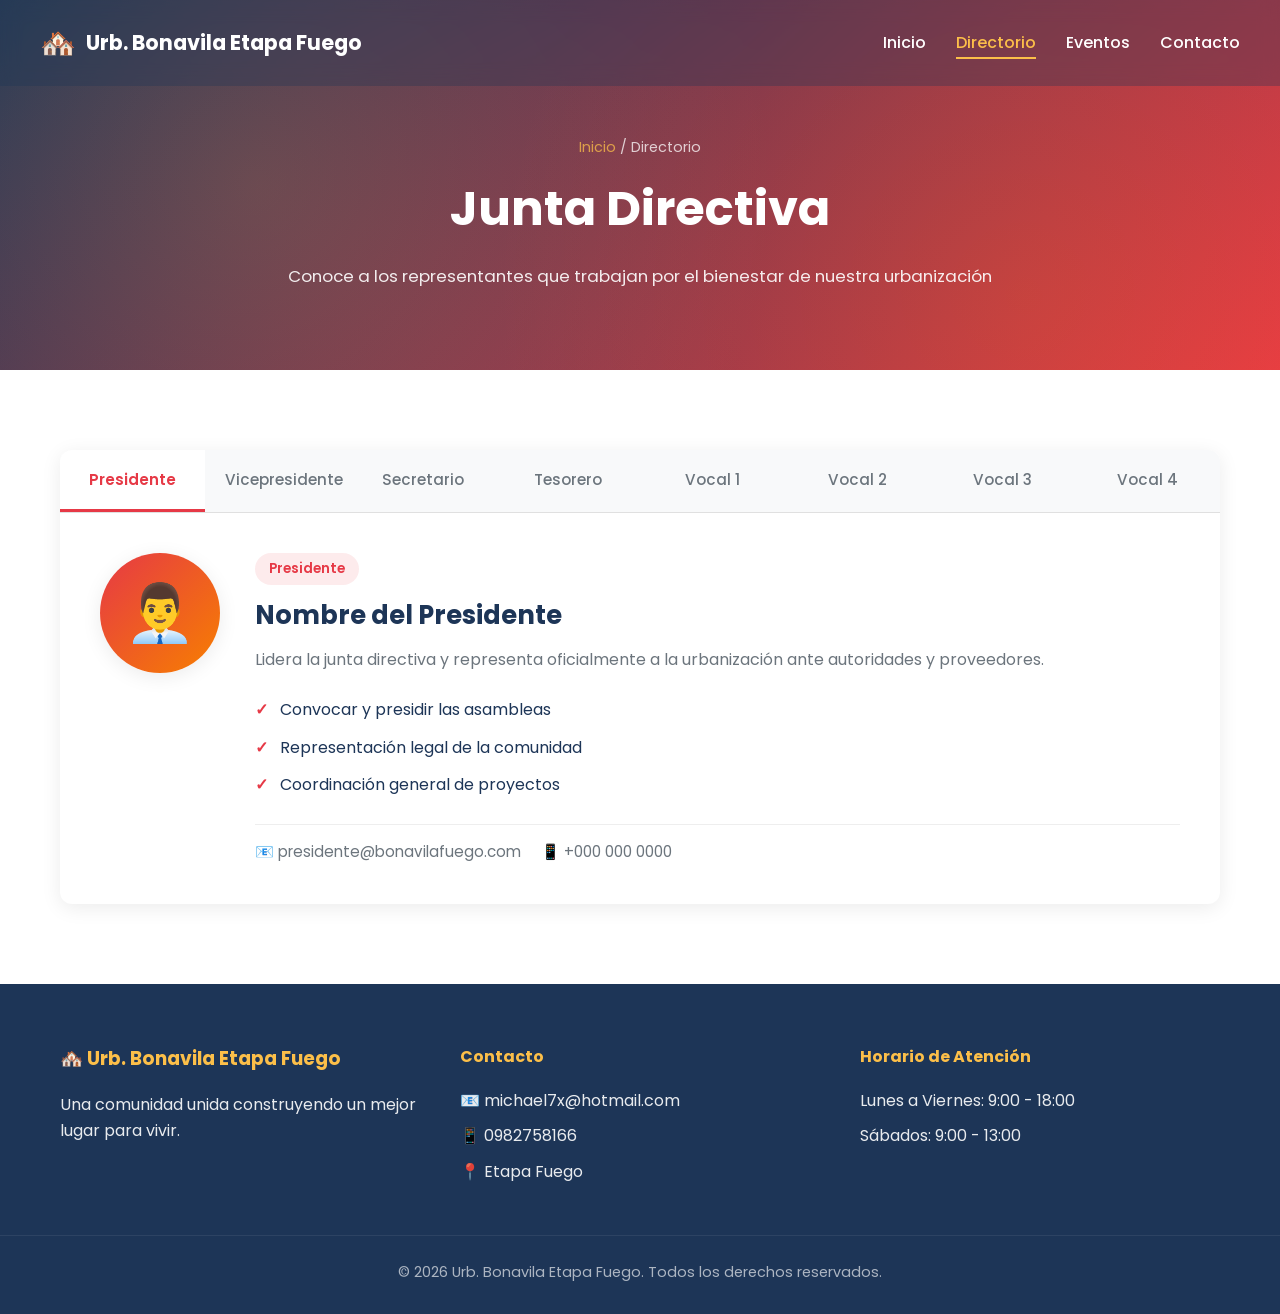
==== directorio.html @ 64ab481c "Add community portal pages, styles, and assets Introduce the initial site for Urb. Bonavila Etapa Fu" ====
<!DOCTYPE html>
<html lang="es">
<head>
    <meta charset="UTF-8">
    <meta name="viewport" content="width=device-width, initial-scale=1.0">
    <link rel="icon" href="system/icono.ico">
    <title>Directorio - Urb. Bonavila Etapa Fuego</title>
    <link rel="stylesheet" href="styles.css">
    <link href="https://fonts.googleapis.com/css2?family=Poppins:wght@300;400;500;600;700&display=swap" rel="stylesheet">
</head>
<body>
    <header class="page-header">
        <nav class="navbar">
            <div class="logo">
                <a href="index.html" style="text-decoration:none;color:inherit;display:flex;align-items:center;gap:10px;">
                    <span class="logo-icon">🏘️</span>
                    <span class="logo-text">Urb. Bonavila Etapa Fuego</span>
                </a>
            </div>
            <ul class="nav-links">
                <li><a href="index.html">Inicio</a></li>
                <li><a href="directorio.html" class="active">Directorio</a></li>
                <li><a href="eventos.html">Eventos</a></li>
                <li><a href="index.html#contacto">Contacto</a></li>
            </ul>
            <button class="menu-toggle" aria-label="Menú">☰</button>
        </nav>
        <div class="page-header-content">
            <span class="page-breadcrumb"><a href="index.html">Inicio</a> / Directorio</span>
            <h1>Junta Directiva</h1>
            <p>Conoce a los representantes que trabajan por el bienestar de nuestra urbanización</p>
        </div>
    </header>

    <main>
        <section class="section">
            <div class="container">
                <div class="tabs">
                    <div class="tab-buttons" role="tablist">
                        <button class="tab-btn active" data-tab="presidente" role="tab">Presidente</button>
                        <button class="tab-btn" data-tab="vicepresidente" role="tab">Vicepresidente</button>
                        <button class="tab-btn" data-tab="secretario" role="tab">Secretario</button>
                        <button class="tab-btn" data-tab="tesorero" role="tab">Tesorero</button>
                        <button class="tab-btn" data-tab="vocal1" role="tab">Vocal 1</button>
                        <button class="tab-btn" data-tab="vocal2" role="tab">Vocal 2</button>
                        <button class="tab-btn" data-tab="vocal3" role="tab">Vocal 3</button>
                        <button class="tab-btn" data-tab="vocal4" role="tab">Vocal 4</button>
                    </div>

                    <!-- PRESIDENTE -->
                    <div class="tab-content active" id="presidente" role="tabpanel">
                        <div class="profile-card">
                            <div class="avatar">👨‍💼</div>
                            <div class="profile-info">
                                <span class="role-badge">Presidente</span>
                                <h3>Nombre del Presidente</h3>
                                <p class="description">Lidera la junta directiva y representa oficialmente a la urbanización ante autoridades y proveedores.</p>
                                <ul class="responsibilities">
                                    <li>Convocar y presidir las asambleas</li>
                                    <li>Representación legal de la comunidad</li>
                                    <li>Coordinación general de proyectos</li>
                                </ul>
                                <div class="contact-row">
                                    <span>📧 presidente@bonavilafuego.com</span>
                                    <span>📱 +000 000 0000</span>
                                </div>
                            </div>
                        </div>
                    </div>

                    <!-- VICEPRESIDENTE -->
                    <div class="tab-content" id="vicepresidente" role="tabpanel">
                        <div class="profile-card">
                            <div class="avatar">👩‍💼</div>
                            <div class="profile-info">
                                <span class="role-badge">Vicepresidente</span>
                                <h3>Nombre del Vicepresidente</h3>
                                <p class="description">Apoya y reemplaza al presidente en sus funciones cuando es necesario.</p>
                                <ul class="responsibilities">
                                    <li>Suplir al presidente en ausencias</li>
                                    <li>Coordinar comisiones de trabajo</li>
                                    <li>Seguimiento de acuerdos</li>
                                </ul>
                                <div class="contact-row">
                                    <span>📧 vicepresidente@bonavilafuego.com</span>
                                    <span>📱 +000 000 0000</span>
                                </div>
                            </div>
                        </div>
                    </div>

                    <!-- SECRETARIO -->
                    <div class="tab-content" id="secretario" role="tabpanel">
                        <div class="profile-card">
                            <div class="avatar avatar--photo">
                                <img src="directorio/secretario.jpg" alt="Foto de Michael Rodríguez - Secretario">
                            </div>
                            <div class="profile-info">
                                <span class="role-badge">Secretario</span>
                                <h3>Michael Rodríguez</h3>
                                <p class="description">Encargado de la documentación oficial y comunicaciones de la urbanización.</p>
                                <ul class="responsibilities">
                                    <li>Levantar actas de reuniones</li>
                                    <li>Manejo de correspondencia</li>
                                    <li>Archivo de documentos</li>
                                </ul>
                                <div class="contact-row">
                                    <span>📧 michael7x@hotmail.com</span>
                                    <span>📱 0982758166</span>
                                </div>
                            </div>
                        </div>
                    </div>

                    <!-- TESORERO -->
                    <div class="tab-content" id="tesorero" role="tabpanel">
                        <div class="profile-card">
                            <div class="avatar">💰</div>
                            <div class="profile-info">
                                <span class="role-badge">Tesorero</span>
                                <h3>Nombre del Tesorero</h3>
                                <p class="description">Administra los recursos económicos de la urbanización con transparencia.</p>
                                <ul class="responsibilities">
                                    <li>Manejo de cuentas y presupuesto</li>
                                    <li>Cobro de cuotas mensuales</li>
                                    <li>Reportes financieros</li>
                                </ul>
                                <div class="contact-row">
                                    <span>📧 tesorero@bonavilafuego.com</span>
                                    <span>📱 +000 000 0000</span>
                                </div>
                            </div>
                        </div>
                    </div>

                    <!-- VOCAL 1 -->
                    <div class="tab-content" id="vocal1" role="tabpanel">
                        <div class="profile-card">
                            <div class="avatar">🛡️</div>
                            <div class="profile-info">
                                <span class="role-badge">Vocal 1</span>
                                <h3>Nombre del Vocal 1</h3>
                                <p class="vocal-support">Miembro de apoyo a la junta directiva</p>
                            </div>
                        </div>
                    </div>

                    <!-- VOCAL 2 -->
                    <div class="tab-content" id="vocal2" role="tabpanel">
                        <div class="profile-card">
                            <div class="avatar">🌳</div>
                            <div class="profile-info">
                                <span class="role-badge">Vocal 2</span>
                                <h3>Nombre del Vocal 2</h3>
                                <p class="vocal-support">Miembro de apoyo a la junta directiva</p>
                            </div>
                        </div>
                    </div>

                    <!-- VOCAL 3 -->
                    <div class="tab-content" id="vocal3" role="tabpanel">
                        <div class="profile-card">
                            <div class="avatar">🎉</div>
                            <div class="profile-info">
                                <span class="role-badge">Vocal 3</span>
                                <h3>Nombre del Vocal 3</h3>
                                <p class="vocal-support">Miembro de apoyo a la junta directiva</p>
                            </div>
                        </div>
                    </div>

                    <!-- VOCAL 4 -->
                    <div class="tab-content" id="vocal4" role="tabpanel">
                        <div class="profile-card">
                            <div class="avatar">🤝</div>
                            <div class="profile-info">
                                <span class="role-badge">Vocal 4</span>
                                <h3>Nombre del Vocal 4</h3>
                                <p class="vocal-support">Miembro de apoyo a la junta directiva</p>
                            </div>
                        </div>
                    </div>
                </div>
            </div>
        </section>
    </main>

    <footer id="contacto">
        <div class="container footer-grid">
            <div>
                <h3>🏘️ Urb. Bonavila Etapa Fuego</h3>
                <p>Una comunidad unida construyendo un mejor lugar para vivir.</p>
            </div>
            <div>
                <h4>Contacto</h4>
                <p>📧 michael7x@hotmail.com</p>
                <p>📱 0982758166</p>
                <p>📍 Etapa Fuego</p>
            </div>
            <div>
                <h4>Horario de Atención</h4>
                <p>Lunes a Viernes: 9:00 - 18:00</p>
                <p>Sábados: 9:00 - 13:00</p>
            </div>
        </div>
        <div class="footer-bottom">
            <p>&copy; 2026 Urb. Bonavila Etapa Fuego. Todos los derechos reservados.</p>
        </div>
    </footer>

    <script src="script.js"></script>
</body>
</html>
---- styles.css ----
/* ===== RESET & BASE ===== */
* {
    margin: 0;
    padding: 0;
    box-sizing: border-box;
}

:root {
    --primary: #e63946;
    --primary-dark: #c1121f;
    --secondary: #f77f00;
    --accent: #fcbf49;
    --dark: #1d3557;
    --light: #f1faee;
    --gray: #6c757d;
    --light-gray: #f8f9fa;
    --white: #ffffff;
    --shadow: 0 4px 20px rgba(0, 0, 0, 0.08);
    --shadow-hover: 0 8px 30px rgba(0, 0, 0, 0.15);
    --transition: all 0.3s ease;
    --radius: 12px;
}

html { scroll-behavior: smooth; }

body {
    font-family: 'Poppins', -apple-system, BlinkMacSystemFont, sans-serif;
    line-height: 1.6;
    color: var(--dark);
    background: var(--white);
}

.container {
    max-width: 1200px;
    margin: 0 auto;
    padding: 0 20px;
}

/* ===== NAVBAR ===== */
.hero {
    background: linear-gradient(135deg, var(--dark) 0%, var(--primary) 100%);
    color: var(--white);
    min-height: 100vh;
    display: flex;
    flex-direction: column;
    position: relative;
    overflow: hidden;
}

.hero::before {
    content: '';
    position: absolute;
    inset: 0;
    background: radial-gradient(circle at 20% 50%, rgba(252, 191, 73, 0.15) 0%, transparent 50%),
                radial-gradient(circle at 80% 80%, rgba(247, 127, 0, 0.15) 0%, transparent 50%);
}

.navbar {
    display: flex;
    justify-content: space-between;
    align-items: center;
    padding: 20px 40px;
    position: relative;
    z-index: 10;
    backdrop-filter: blur(10px);
    background: rgba(29, 53, 87, 0.3);
}

.logo {
    display: flex;
    align-items: center;
    gap: 10px;
    font-weight: 700;
    font-size: 1.3rem;
}

.logo-icon { font-size: 1.8rem; }

.nav-links {
    display: flex;
    gap: 30px;
    list-style: none;
}

.nav-links a {
    color: var(--white);
    text-decoration: none;
    font-weight: 500;
    transition: var(--transition);
    position: relative;
}

.nav-links a::after {
    content: '';
    position: absolute;
    bottom: -5px;
    left: 0;
    width: 0;
    height: 2px;
    background: var(--accent);
    transition: width 0.3s ease;
}

.nav-links a:hover::after { width: 100%; }

.menu-toggle {
    display: none;
    background: none;
    border: none;
    color: var(--white);
    font-size: 1.8rem;
    cursor: pointer;
}

/* ===== HERO CONTENT ===== */
.hero-content {
    flex: 1;
    display: flex;
    flex-direction: column;
    justify-content: center;
    align-items: center;
    text-align: center;
    padding: 60px 20px;
    position: relative;
    z-index: 5;
    max-width: 800px;
    margin: 0 auto;
}

.hero-content h1 {
    font-size: clamp(2rem, 5vw, 3.8rem);
    font-weight: 700;
    margin-bottom: 20px;
    line-height: 1.2;
}

.hero-content p {
    font-size: 1.15rem;
    margin-bottom: 35px;
    opacity: 0.95;
    max-width: 600px;
}

.btn-primary {
    display: inline-block;
    background: var(--accent);
    color: var(--dark);
    padding: 14px 35px;
    border-radius: 50px;
    text-decoration: none;
    font-weight: 600;
    transition: var(--transition);
    box-shadow: 0 4px 15px rgba(252, 191, 73, 0.4);
}

.btn-primary:hover {
    transform: translateY(-3px);
    box-shadow: 0 8px 25px rgba(252, 191, 73, 0.6);
    background: var(--secondary);
    color: var(--white);
}

/* ===== SECTIONS ===== */
.section {
    padding: 80px 0;
}

.section-alt {
    background: var(--light-gray);
}

.section-header {
    text-align: center;
    margin-bottom: 50px;
}

.section-header h2 {
    font-size: clamp(1.8rem, 4vw, 2.5rem);
    color: var(--dark);
    margin-bottom: 15px;
    font-weight: 700;
}

.section-header p {
    color: var(--gray);
    font-size: 1.1rem;
    max-width: 600px;
    margin: 0 auto;
}

.event-date-badge {
    display: inline-block;
    margin-top: 20px;
    background: linear-gradient(135deg, var(--primary), var(--secondary));
    color: var(--white);
    padding: 10px 25px;
    border-radius: 50px;
    font-weight: 600;
    box-shadow: var(--shadow);
}

/* ===== TABS ===== */
.tabs {
    background: var(--white);
    border-radius: var(--radius);
    box-shadow: var(--shadow);
    overflow: hidden;
}

.tab-buttons {
    display: flex;
    flex-wrap: wrap;
    background: var(--light-gray);
    border-bottom: 1px solid #e0e0e0;
}

.tab-btn {
    flex: 1;
    min-width: 130px;
    padding: 18px 20px;
    background: transparent;
    border: none;
    cursor: pointer;
    font-family: inherit;
    font-size: 0.95rem;
    font-weight: 500;
    color: var(--gray);
    transition: var(--transition);
    border-bottom: 3px solid transparent;
    white-space: nowrap;
}

.tab-btn:hover {
    color: var(--primary);
    background: rgba(230, 57, 70, 0.05);
}

.tab-btn.active {
    color: var(--primary);
    background: var(--white);
    border-bottom-color: var(--primary);
    font-weight: 600;
}

.tab-content {
    display: none;
    padding: 40px;
    animation: fadeIn 0.4s ease;
}

.tab-content.active { display: block; }

@keyframes fadeIn {
    from { opacity: 0; transform: translateY(10px); }
    to { opacity: 1; transform: translateY(0); }
}

/* ===== PROFILE CARD ===== */
.profile-card {
    display: flex;
    gap: 35px;
    align-items: flex-start;
}

.avatar {
    width: 120px;
    height: 120px;
    background: linear-gradient(135deg, var(--primary), var(--secondary));
    border-radius: 50%;
    display: flex;
    align-items: center;
    justify-content: center;
    font-size: 3.5rem;
    flex-shrink: 0;
    box-shadow: var(--shadow);
}

.profile-info { flex: 1; }

.role-badge {
    display: inline-block;
    background: rgba(230, 57, 70, 0.1);
    color: var(--primary);
    padding: 5px 14px;
    border-radius: 20px;
    font-size: 0.85rem;
    font-weight: 600;
    margin-bottom: 10px;
}

.avatar--photo {
    background: none;
    box-shadow: var(--shadow);
    overflow: hidden;
}

.avatar--photo img {
    width: 100%;
    height: 100%;
    object-fit: cover;
    display: block;
}

.profile-info h3 {
    font-size: 1.6rem;
    color: var(--dark);
    margin-bottom: 12px;
}

.description {
    color: var(--gray);
    margin-bottom: 18px;
}

.responsibilities {
    list-style: none;
    margin-bottom: 20px;
}

.responsibilities li {
    padding: 6px 0 6px 25px;
    position: relative;
    color: var(--dark);
}

.responsibilities li::before {
    content: '✓';
    position: absolute;
    left: 0;
    color: var(--primary);
    font-weight: 700;
}

.vocal-support {
    color: var(--gray);
    font-style: italic;
    font-size: 0.95rem;
    margin-bottom: 18px;
}

.contact-row {
    display: flex;
    flex-wrap: wrap;
    gap: 20px;
    padding-top: 15px;
    border-top: 1px solid #eee;
    color: var(--gray);
    font-size: 0.95rem;
}

/* ===== EVENTS TIMELINE ===== */
.events-timeline {
    display: grid;
    grid-template-columns: repeat(auto-fill, minmax(320px, 1fr));
    gap: 25px;
    margin-bottom: 40px;
}

.event-card {
    background: var(--white);
    border-radius: var(--radius);
    overflow: hidden;
    box-shadow: var(--shadow);
    transition: var(--transition);
    display: flex;
    flex-direction: column;
}

.event-card:hover {
    transform: translateY(-5px);
    box-shadow: var(--shadow-hover);
}

.event-time {
    background: linear-gradient(135deg, var(--primary), var(--secondary));
    color: var(--white);
    padding: 12px 20px;
    font-weight: 600;
    font-size: 1.05rem;
}

.event-body {
    padding: 25px;
    flex: 1;
    display: flex;
    flex-direction: column;
}

.event-icon {
    font-size: 2.5rem;
    margin-bottom: 12px;
}

.event-body h3 {
    color: var(--dark);
    margin-bottom: 10px;
    font-size: 1.2rem;
}

.event-body p {
    color: var(--gray);
    margin-bottom: 15px;
    flex: 1;
}

.event-location {
    color: var(--primary);
    font-size: 0.9rem;
    font-weight: 500;
}

/* ===== INFO BOX ===== */
.event-info-box {
    background: var(--white);
    border-radius: var(--radius);
    padding: 35px;
    box-shadow: var(--shadow);
    border-left: 5px solid var(--accent);
}

.event-info-box h3 {
    color: var(--dark);
    margin-bottom: 20px;
    font-size: 1.4rem;
}

.event-info-box ul {
    list-style: none;
}

.event-info-box li {
    padding: 10px 0;
    border-bottom: 1px dashed #eee;
    color: var(--dark);
}

.event-info-box li:last-child { border-bottom: none; }

.event-info-box strong { color: var(--primary); }

/* ===== FOOTER ===== */
footer {
    background: var(--dark);
    color: var(--white);
    padding: 60px 0 20px;
}

.footer-grid {
    display: grid;
    grid-template-columns: repeat(auto-fit, minmax(250px, 1fr));
    gap: 40px;
    margin-bottom: 40px;
}

footer h3, footer h4 {
    margin-bottom: 18px;
    color: var(--accent);
}

footer p {
    margin-bottom: 10px;
    opacity: 0.9;
}

.footer-bottom {
    text-align: center;
    padding-top: 25px;
    border-top: 1px solid rgba(255, 255, 255, 0.1);
    opacity: 0.7;
    font-size: 0.9rem;
}

/* ===== PAGE HEADER (inner pages) ===== */
.page-header {
    background: linear-gradient(135deg, var(--dark) 0%, var(--primary) 100%);
    color: var(--white);
    position: relative;
    overflow: hidden;
}

.page-header::before {
    content: '';
    position: absolute;
    inset: 0;
    background: radial-gradient(circle at 20% 50%, rgba(252, 191, 73, 0.15) 0%, transparent 50%),
                radial-gradient(circle at 80% 80%, rgba(247, 127, 0, 0.15) 0%, transparent 50%);
}

.page-header--events {
    background: linear-gradient(135deg, #1a0a2e 0%, #e63946 60%, #f77f00 100%);
}

.page-header-content {
    position: relative;
    z-index: 5;
    text-align: center;
    padding: 50px 20px 60px;
    max-width: 800px;
    margin: 0 auto;
}

.page-header-content h1 {
    font-size: clamp(1.8rem, 4vw, 3rem);
    font-weight: 700;
    margin-bottom: 15px;
}

.page-header-content p {
    font-size: 1.05rem;
    opacity: 0.9;
    margin-bottom: 20px;
}

.page-breadcrumb {
    display: block;
    font-size: 0.9rem;
    opacity: 0.75;
    margin-bottom: 12px;
}

.page-breadcrumb a {
    color: var(--accent);
    text-decoration: none;
}

/* ===== ACTIVE NAV LINK ===== */
.nav-links a.active {
    color: var(--accent);
}

.nav-links a.active::after { width: 100%; background: var(--accent); }

/* ===== HIGHLIGHTS GRID ===== */
.highlights-grid {
    display: grid;
    grid-template-columns: repeat(auto-fit, minmax(280px, 1fr));
    gap: 25px;
}

.highlight-card {
    display: block;
    background: var(--white);
    border-radius: var(--radius);
    padding: 35px 30px;
    text-decoration: none;
    color: var(--dark);
    box-shadow: var(--shadow);
    border-top: 4px solid var(--primary);
    transition: var(--transition);
    text-align: center;
}

.highlight-card:hover {
    transform: translateY(-6px);
    box-shadow: var(--shadow-hover);
    border-top-color: var(--secondary);
}

.highlight-icon {
    font-size: 3rem;
    margin-bottom: 18px;
}

.highlight-card h3 {
    font-size: 1.3rem;
    margin-bottom: 12px;
    color: var(--dark);
}

.highlight-card p {
    color: var(--gray);
    margin-bottom: 20px;
    font-size: 0.95rem;
}

.highlight-link {
    color: var(--primary);
    font-weight: 600;
    font-size: 0.95rem;
}

/* ===== EVENTS HUB ===== */
.events-hub {
    display: grid;
    grid-template-columns: repeat(auto-fit, minmax(340px, 1fr));
    gap: 30px;
}

.event-hub-card {
    display: flex;
    flex-direction: column;
    text-decoration: none;
    color: var(--dark);
    background: var(--white);
    border-radius: var(--radius);
    overflow: hidden;
    box-shadow: var(--shadow);
    transition: var(--transition);
}

.event-hub-card:hover {
    transform: translateY(-8px);
    box-shadow: var(--shadow-hover);
}

.event-hub-banner {
    height: 160px;
    display: flex;
    align-items: center;
    justify-content: center;
}

.event-hub-banner--nino {
    background: linear-gradient(135deg, #e63946, #fcbf49);
}

.event-hub-banner--padre {
    background: linear-gradient(135deg, #1d3557, #457b9d);
}

.event-hub-emoji { font-size: 5rem; }

.event-hub-body {
    padding: 28px;
    flex: 1;
    display: flex;
    flex-direction: column;
    gap: 14px;
}

.event-hub-meta {
    display: flex;
    align-items: center;
    justify-content: space-between;
    gap: 10px;
}

.event-hub-tag {
    font-size: 0.8rem;
    font-weight: 600;
    color: var(--gray);
    text-transform: uppercase;
    letter-spacing: 0.05em;
}

.event-hub-status {
    font-size: 0.78rem;
    font-weight: 600;
    padding: 4px 12px;
    border-radius: 20px;
}

.event-hub-status--upcoming {
    background: rgba(34, 197, 94, 0.12);
    color: #15803d;
}

.event-hub-status--past {
    background: rgba(107, 114, 128, 0.12);
    color: #4b5563;
}

.event-hub-card h3 {
    font-size: 1.5rem;
    color: var(--dark);
    margin: 0;
}

.event-hub-card p {
    color: var(--gray);
    font-size: 0.95rem;
    margin: 0;
    flex: 1;
}

.event-hub-details {
    display: flex;
    flex-direction: column;
    gap: 6px;
    font-size: 0.9rem;
    color: var(--dark);
    padding: 14px 0;
    border-top: 1px solid #f0f0f0;
    border-bottom: 1px solid #f0f0f0;
}

.event-hub-footer { padding-top: 4px; }

.event-hub-cta {
    color: var(--primary);
    font-weight: 600;
    font-size: 0.95rem;
}

/* Page header color variants */
.page-header--nino {
    background: linear-gradient(135deg, #7b1523 0%, #e63946 50%, #f77f00 100%);
}

.page-header--padre {
    background: linear-gradient(135deg, #0d1b2a 0%, #1d3557 50%, #457b9d 100%);
}

@media (max-width: 480px) {
    .events-hub { grid-template-columns: 1fr; }
    .event-hub-banner { height: 120px; }
    .event-hub-emoji { font-size: 3.5rem; }
}

/* ===== PARTICIPANTS TABLE ===== */
.ev-tabs .tab-content { padding: 30px 35px; }

.table-toolbar {
    display: flex;
    justify-content: space-between;
    align-items: center;
    flex-wrap: wrap;
    gap: 15px;
    margin-bottom: 20px;
}

.table-toolbar h3 {
    font-size: 1.25rem;
    color: var(--dark);
}

.table-search {
    padding: 9px 16px;
    border: 2px solid #e0e0e0;
    border-radius: 50px;
    font-family: inherit;
    font-size: 0.9rem;
    outline: none;
    transition: var(--transition);
    width: 250px;
}

.table-search:focus {
    border-color: var(--primary);
    box-shadow: 0 0 0 3px rgba(230, 57, 70, 0.1);
}

.table-wrapper {
    overflow-x: auto;
    border-radius: var(--radius);
    box-shadow: var(--shadow);
}

.participants-table {
    width: 100%;
    border-collapse: collapse;
    background: var(--white);
    font-size: 0.95rem;
}

.participants-table thead tr {
    background: linear-gradient(135deg, var(--dark), var(--primary));
    color: var(--white);
}

.participants-table th {
    padding: 14px 18px;
    text-align: left;
    font-weight: 600;
    white-space: nowrap;
}

.participants-table td {
    padding: 14px 18px;
    vertical-align: top;
    border-bottom: 1px solid #f0f0f0;
    color: var(--dark);
}

.participants-table tbody tr:hover {
    background: rgba(230, 57, 70, 0.04);
}

.participants-table tbody tr:last-child td { border-bottom: none; }

.text-center { text-align: center; font-weight: 600; }

.badge {
    display: inline-block;
    padding: 4px 12px;
    border-radius: 20px;
    font-size: 0.8rem;
    font-weight: 600;
    white-space: nowrap;
}

.badge--pending {
    background: rgba(247, 127, 0, 0.15);
    color: #c77000;
}

.badge--paid {
    background: rgba(34, 197, 94, 0.15);
    color: #15803d;
}

.children-list {
    list-style: none;
    margin: 0;
    padding: 0;
}

.children-list li {
    padding: 3px 0;
    font-size: 0.9rem;
    color: var(--gray);
}

.table-footer-note {
    margin-top: 14px;
    color: var(--gray);
    font-size: 0.9rem;
    text-align: right;
}

/* Responsive table cards on mobile */
@media (max-width: 640px) {
    .participants-table thead { display: none; }
    .participants-table tbody tr {
        display: block;
        margin-bottom: 16px;
        border-radius: var(--radius);
        box-shadow: var(--shadow);
        overflow: hidden;
    }
    .participants-table td {
        display: flex;
        justify-content: space-between;
        align-items: flex-start;
        gap: 10px;
        border-bottom: 1px solid #f0f0f0;
    }
    .participants-table td::before {
        content: attr(data-label);
        font-weight: 600;
        color: var(--primary);
        white-space: nowrap;
        min-width: 100px;
    }
    .table-search { width: 100%; }
    .table-toolbar { flex-direction: column; align-items: flex-start; }
    .ev-tabs .tab-content { padding: 20px; }
}

/* ===== RESPONSIVE for page-header ===== */
@media (max-width: 480px) {
    .page-header-content { padding: 35px 15px 45px; }
    .highlights-grid { grid-template-columns: 1fr; }
}


@media (max-width: 768px) {
    .navbar {
        padding: 15px 20px;
    }

    .nav-links {
        display: none;
        position: absolute;
        top: 100%;
        left: 0;
        right: 0;
        background: var(--dark);
        flex-direction: column;
        padding: 20px;
        gap: 15px;
    }

    .nav-links.show { display: flex; }

    .menu-toggle { display: block; }

    .section { padding: 60px 0; }

    .tab-buttons { flex-direction: column; }

    .tab-btn {
        min-width: 100%;
        border-bottom: 1px solid #e0e0e0;
        border-left: 3px solid transparent;
    }

    .tab-btn.active {
        border-bottom-color: #e0e0e0;
        border-left-color: var(--primary);
    }

    .tab-content { padding: 25px; }

    .profile-card {
        flex-direction: column;
        align-items: center;
        text-align: center;
    }

    .responsibilities li { text-align: left; }

    .contact-row { justify-content: center; }
}

@media (max-width: 480px) {
    .hero-content { padding: 40px 15px; }
    .avatar { width: 90px; height: 90px; font-size: 2.8rem; }
    .events-timeline { grid-template-columns: 1fr; }
    .event-info-box { padding: 25px; }
}
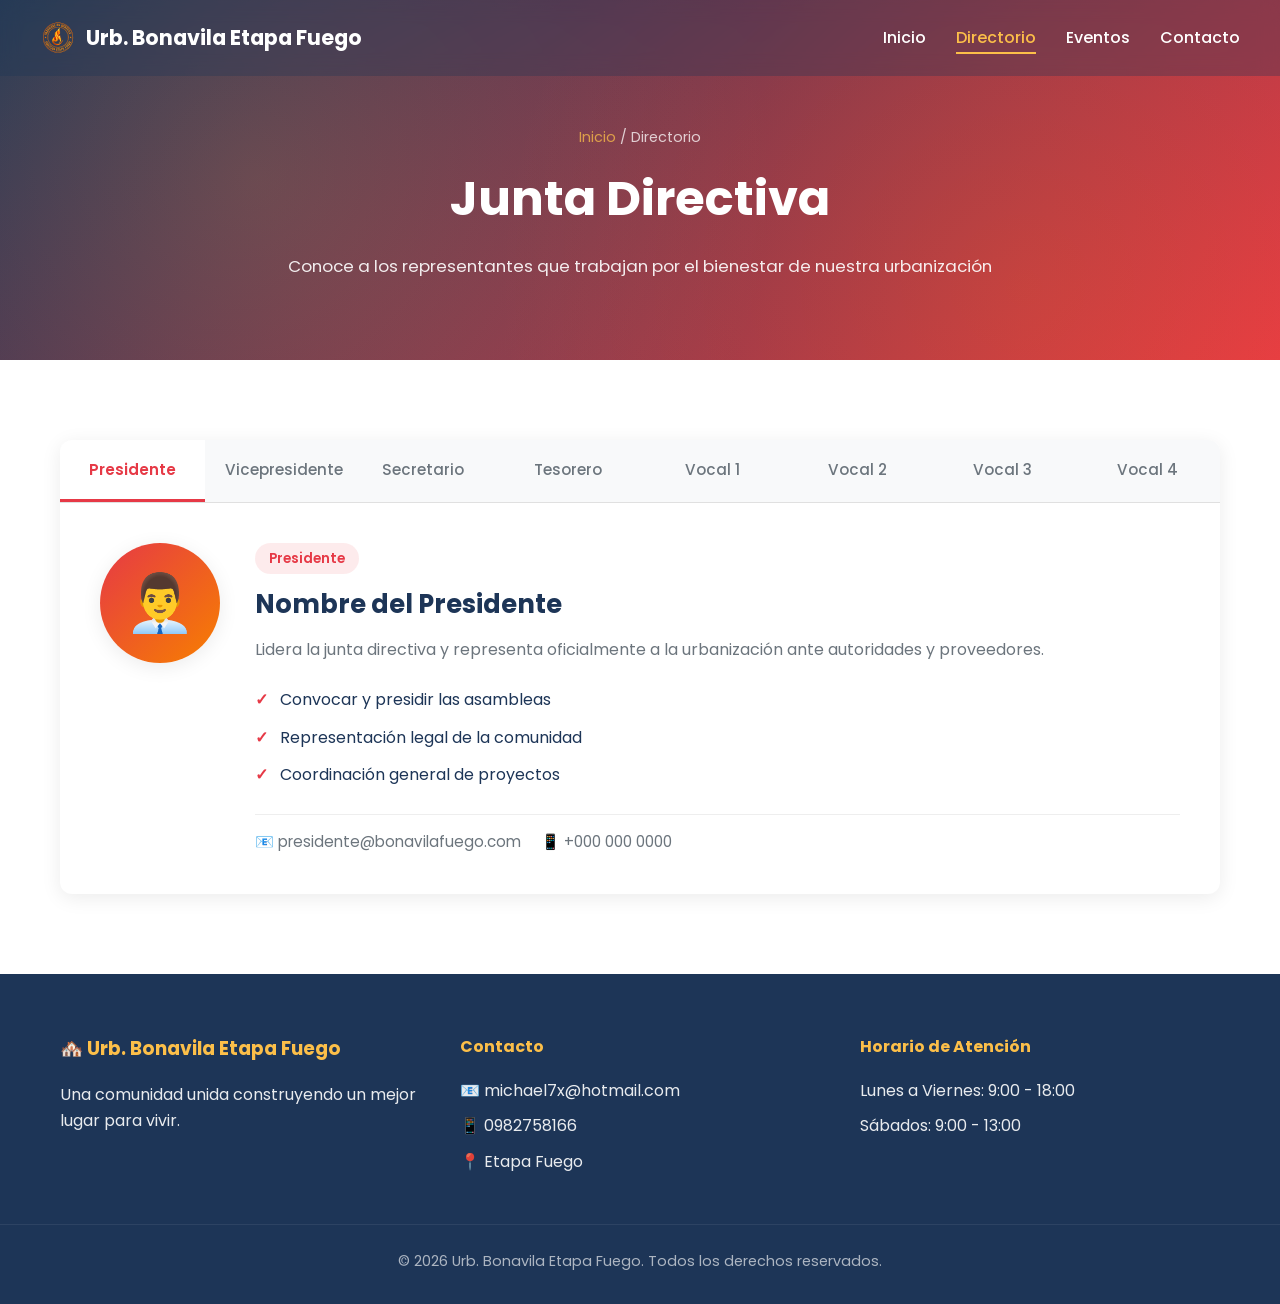
==== commit 4992543a: "Replace emoji logo with image and add asset Replace the emoji-based logo with an <img> element acros" ====
--- a/directorio.html
+++ b/directorio.html
@@ -13,7 +13,7 @@
         <nav class="navbar">
             <div class="logo">
                 <a href="index.html" style="text-decoration:none;color:inherit;display:flex;align-items:center;gap:10px;">
-                    <span class="logo-icon">🏘️</span>
+                    <img src="system/icono.png" alt="Logo" class="logo-icon">
                     <span class="logo-text">Urb. Bonavila Etapa Fuego</span>
                 </a>
             </div>
--- a/styles.css
+++ b/styles.css
@@ -74,7 +74,7 @@
     font-size: 1.3rem;
 }
 
-.logo-icon { font-size: 1.8rem; }
+.logo-icon { height: 36px; width: auto; display: block; }
 
 .nav-links {
     display: flex;
@@ -877,17 +877,21 @@
 
     .section { padding: 60px 0; }
 
-    .tab-buttons { flex-direction: column; }
+    .tab-buttons {
+        overflow-x: auto;
+        flex-wrap: nowrap;
+        -webkit-overflow-scrolling: touch;
+        scrollbar-width: none;
+    }
+
+    .tab-buttons::-webkit-scrollbar { display: none; }
 
     .tab-btn {
-        min-width: 100%;
-        border-bottom: 1px solid #e0e0e0;
-        border-left: 3px solid transparent;
-    }
-
-    .tab-btn.active {
-        border-bottom-color: #e0e0e0;
-        border-left-color: var(--primary);
+        flex: 0 0 auto;
+        min-width: unset;
+        padding: 14px 16px;
+        font-size: 0.85rem;
+        white-space: nowrap;
     }
 
     .tab-content { padding: 25px; }
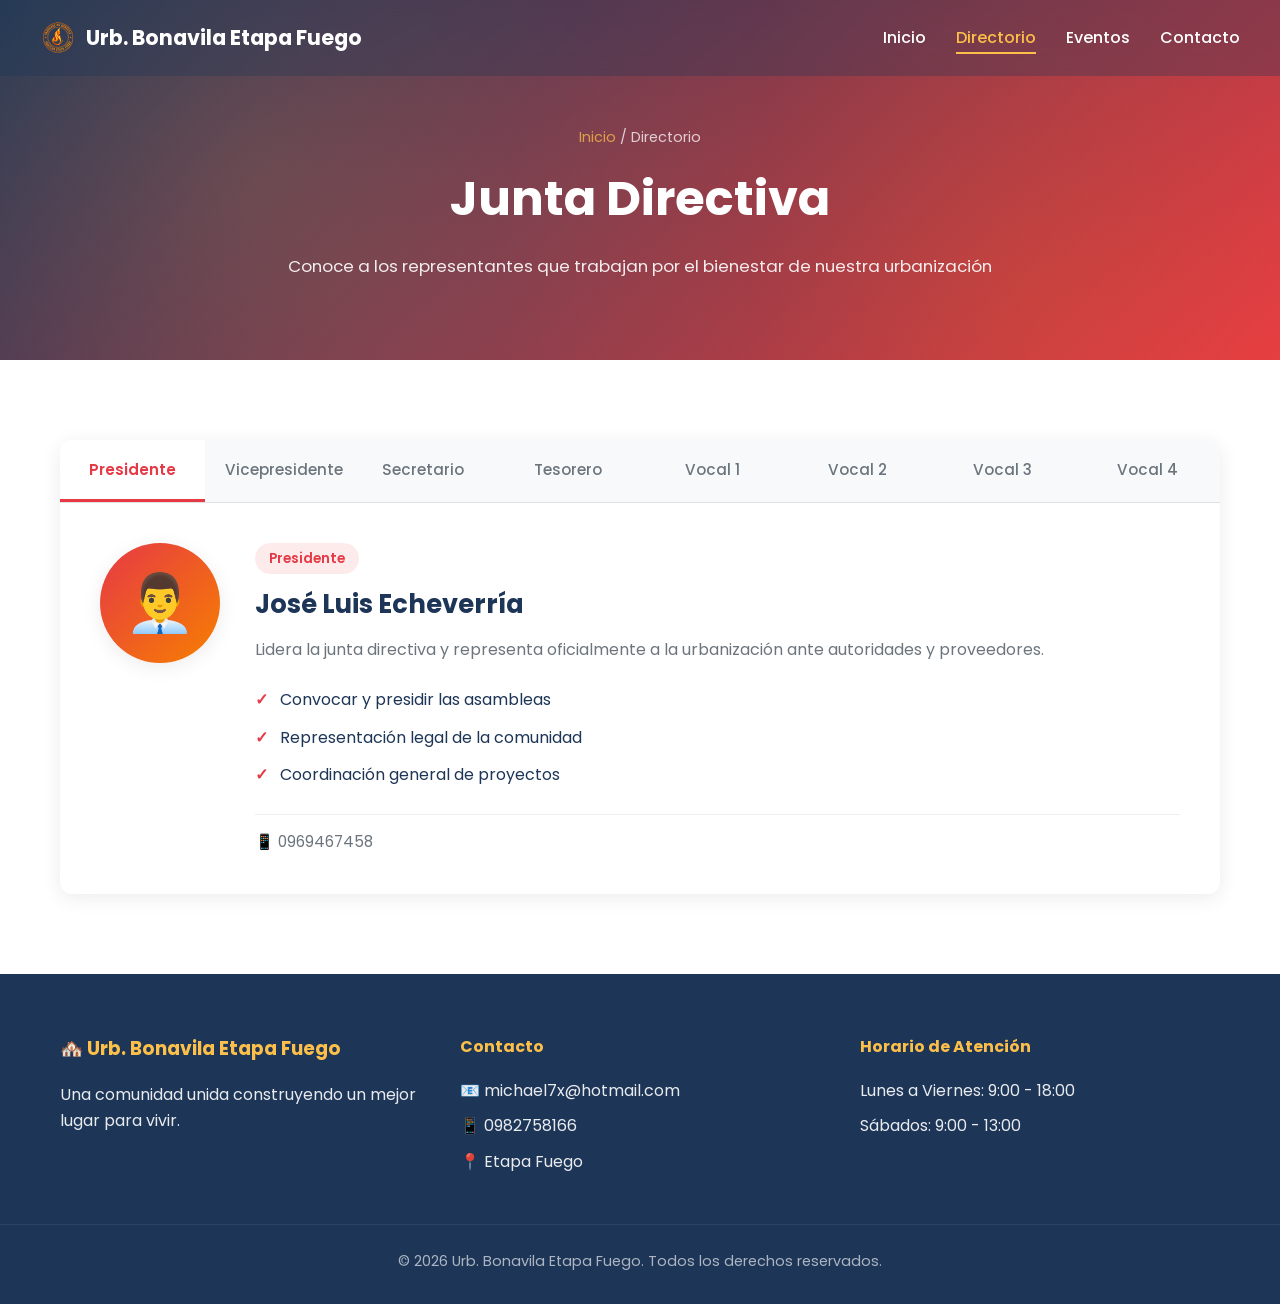
==== commit 86036755: "Populate directory: real names, contacts & photo Replace placeholder names and contacts in directori" ====
--- a/directorio.html
+++ b/directorio.html
@@ -53,7 +53,7 @@
                             <div class="avatar">👨‍💼</div>
                             <div class="profile-info">
                                 <span class="role-badge">Presidente</span>
-                                <h3>Nombre del Presidente</h3>
+                                <h3>José Luis Echeverría</h3>
                                 <p class="description">Lidera la junta directiva y representa oficialmente a la urbanización ante autoridades y proveedores.</p>
                                 <ul class="responsibilities">
                                     <li>Convocar y presidir las asambleas</li>
@@ -61,8 +61,7 @@
                                     <li>Coordinación general de proyectos</li>
                                 </ul>
                                 <div class="contact-row">
-                                    <span>📧 presidente@bonavilafuego.com</span>
-                                    <span>📱 +000 000 0000</span>
+                                    <span>📱 0969467458</span>
                                 </div>
                             </div>
                         </div>
@@ -74,7 +73,7 @@
                             <div class="avatar">👩‍💼</div>
                             <div class="profile-info">
                                 <span class="role-badge">Vicepresidente</span>
-                                <h3>Nombre del Vicepresidente</h3>
+                                <h3>Yahaira Astudillo Valarezo</h3>
                                 <p class="description">Apoya y reemplaza al presidente en sus funciones cuando es necesario.</p>
                                 <ul class="responsibilities">
                                     <li>Suplir al presidente en ausencias</li>
@@ -82,8 +81,7 @@
                                     <li>Seguimiento de acuerdos</li>
                                 </ul>
                                 <div class="contact-row">
-                                    <span>📧 vicepresidente@bonavilafuego.com</span>
-                                    <span>📱 +000 000 0000</span>
+                                    <span>📱 0986429349</span>
                                 </div>
                             </div>
                         </div>
@@ -118,7 +116,7 @@
                             <div class="avatar">💰</div>
                             <div class="profile-info">
                                 <span class="role-badge">Tesorero</span>
-                                <h3>Nombre del Tesorero</h3>
+                                <h3>Fabián Vite Vera</h3>
                                 <p class="description">Administra los recursos económicos de la urbanización con transparencia.</p>
                                 <ul class="responsibilities">
                                     <li>Manejo de cuentas y presupuesto</li>
@@ -126,8 +124,7 @@
                                     <li>Reportes financieros</li>
                                 </ul>
                                 <div class="contact-row">
-                                    <span>📧 tesorero@bonavilafuego.com</span>
-                                    <span>📱 +000 000 0000</span>
+                                    <span>📱 0989260773</span>
                                 </div>
                             </div>
                         </div>
@@ -139,7 +136,7 @@
                             <div class="avatar">🛡️</div>
                             <div class="profile-info">
                                 <span class="role-badge">Vocal 1</span>
-                                <h3>Nombre del Vocal 1</h3>
+                                <h3>Byron Larco</h3>
                                 <p class="vocal-support">Miembro de apoyo a la junta directiva</p>
                             </div>
                         </div>
@@ -148,10 +145,12 @@
                     <!-- VOCAL 2 -->
                     <div class="tab-content" id="vocal2" role="tabpanel">
                         <div class="profile-card">
-                            <div class="avatar">🌳</div>
+                            <div class="avatar avatar--photo">
+                                <img src="directorio/vocal-2.jpeg" alt="Foto de Denisse Cullispuma - Vocal 2">
+                            </div>
                             <div class="profile-info">
                                 <span class="role-badge">Vocal 2</span>
-                                <h3>Nombre del Vocal 2</h3>
+                                <h3>Denisse Cullispuma</h3>
                                 <p class="vocal-support">Miembro de apoyo a la junta directiva</p>
                             </div>
                         </div>
@@ -163,7 +162,7 @@
                             <div class="avatar">🎉</div>
                             <div class="profile-info">
                                 <span class="role-badge">Vocal 3</span>
-                                <h3>Nombre del Vocal 3</h3>
+                                <h3>Jorge Sánchez</h3>
                                 <p class="vocal-support">Miembro de apoyo a la junta directiva</p>
                             </div>
                         </div>
@@ -175,7 +174,7 @@
                             <div class="avatar">🤝</div>
                             <div class="profile-info">
                                 <span class="role-badge">Vocal 4</span>
-                                <h3>Nombre del Vocal 4</h3>
+                                <h3>Edwin Calderón</h3>
                                 <p class="vocal-support">Miembro de apoyo a la junta directiva</p>
                             </div>
                         </div>
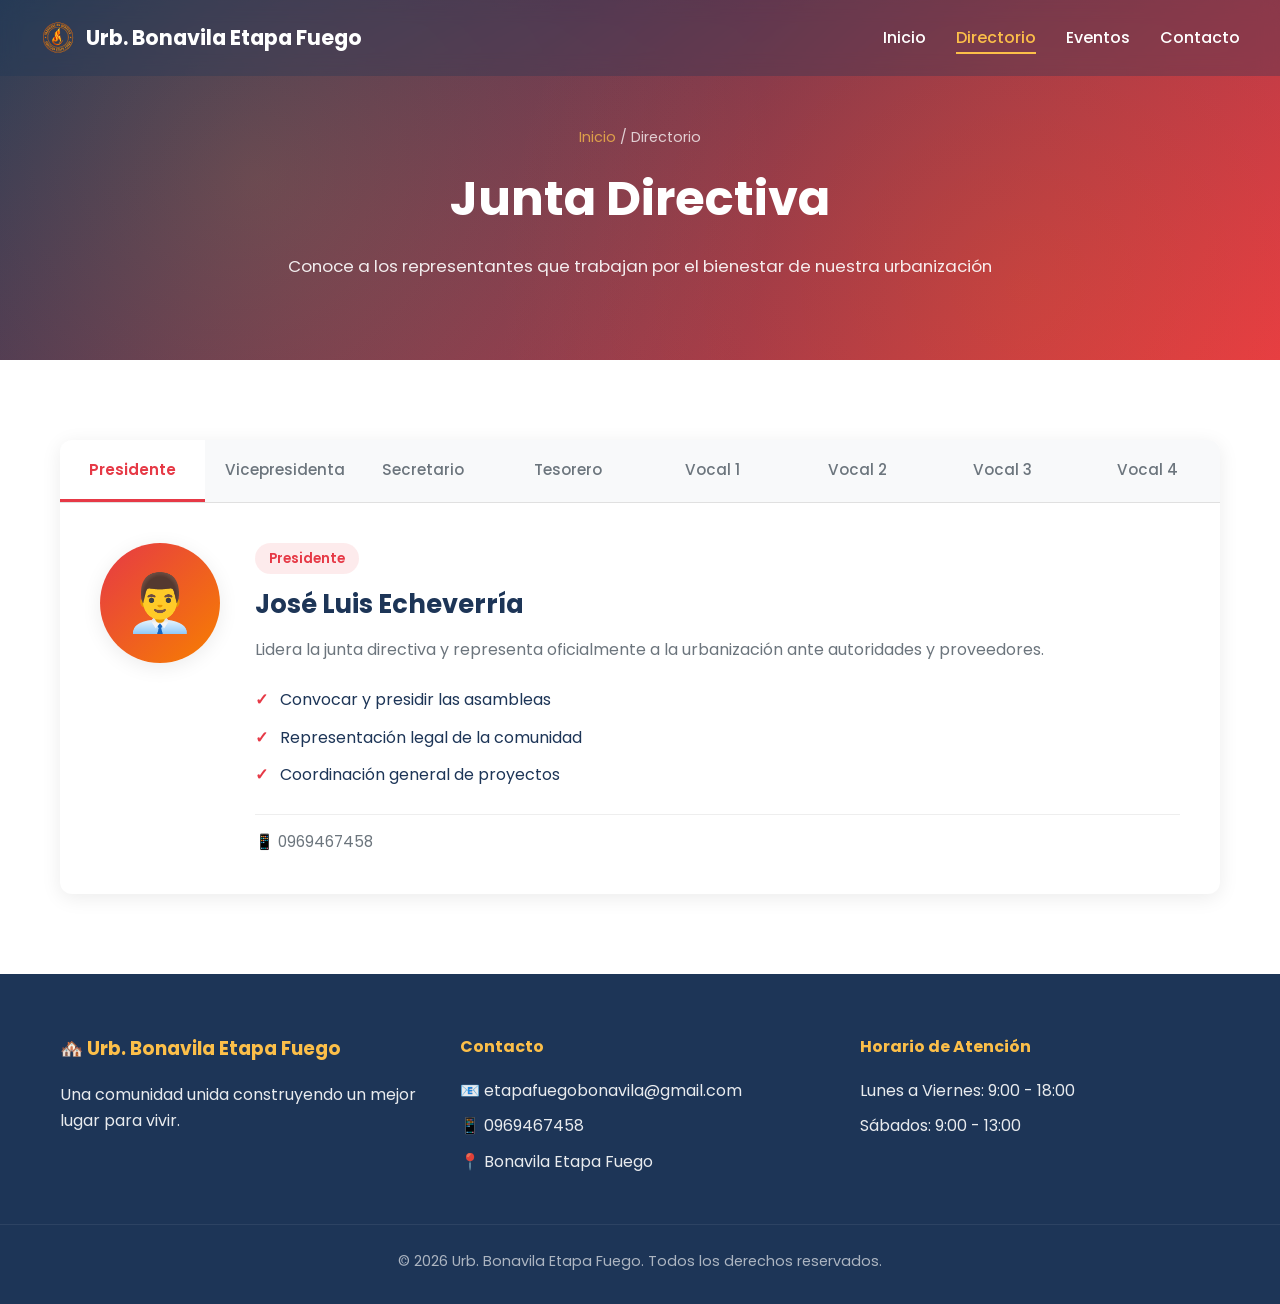
==== commit 30d13b5b: "Add navbar/footer scripts; update events and directorio Introduce shared navbar.js and footer.js and" ====
--- a/directorio.html
+++ b/directorio.html
@@ -10,21 +10,8 @@
 </head>
 <body>
     <header class="page-header">
-        <nav class="navbar">
-            <div class="logo">
-                <a href="index.html" style="text-decoration:none;color:inherit;display:flex;align-items:center;gap:10px;">
-                    <img src="system/icono.png" alt="Logo" class="logo-icon">
-                    <span class="logo-text">Urb. Bonavila Etapa Fuego</span>
-                </a>
-            </div>
-            <ul class="nav-links">
-                <li><a href="index.html">Inicio</a></li>
-                <li><a href="directorio.html" class="active">Directorio</a></li>
-                <li><a href="eventos.html">Eventos</a></li>
-                <li><a href="index.html#contacto">Contacto</a></li>
-            </ul>
-            <button class="menu-toggle" aria-label="Menú">☰</button>
-        </nav>
+        <nav id="site-navbar" class="navbar"></nav>
+        <script src="navbar.js"></script>
         <div class="page-header-content">
             <span class="page-breadcrumb"><a href="index.html">Inicio</a> / Directorio</span>
             <h1>Junta Directiva</h1>
@@ -38,7 +25,7 @@
                 <div class="tabs">
                     <div class="tab-buttons" role="tablist">
                         <button class="tab-btn active" data-tab="presidente" role="tab">Presidente</button>
-                        <button class="tab-btn" data-tab="vicepresidente" role="tab">Vicepresidente</button>
+                        <button class="tab-btn" data-tab="vicepresidente" role="tab">Vicepresidenta</button>
                         <button class="tab-btn" data-tab="secretario" role="tab">Secretario</button>
                         <button class="tab-btn" data-tab="tesorero" role="tab">Tesorero</button>
                         <button class="tab-btn" data-tab="vocal1" role="tab">Vocal 1</button>
@@ -70,9 +57,11 @@
                     <!-- VICEPRESIDENTE -->
                     <div class="tab-content" id="vicepresidente" role="tabpanel">
                         <div class="profile-card">
-                            <div class="avatar">👩‍💼</div>
+                            <div class="avatar avatar--photo">
+                                <img src="directorio/vicepresidenta.jpeg" alt="Foto de Yahaira Astudillo Valarezo - Vicepresidenta">
+                            </div>
                             <div class="profile-info">
-                                <span class="role-badge">Vicepresidente</span>
+                                <span class="role-badge">Vicepresidenta</span>
                                 <h3>Yahaira Astudillo Valarezo</h3>
                                 <p class="description">Apoya y reemplaza al presidente en sus funciones cuando es necesario.</p>
                                 <ul class="responsibilities">
@@ -184,29 +173,9 @@
         </section>
     </main>
 
-    <footer id="contacto">
-        <div class="container footer-grid">
-            <div>
-                <h3>🏘️ Urb. Bonavila Etapa Fuego</h3>
-                <p>Una comunidad unida construyendo un mejor lugar para vivir.</p>
-            </div>
-            <div>
-                <h4>Contacto</h4>
-                <p>📧 michael7x@hotmail.com</p>
-                <p>📱 0982758166</p>
-                <p>📍 Etapa Fuego</p>
-            </div>
-            <div>
-                <h4>Horario de Atención</h4>
-                <p>Lunes a Viernes: 9:00 - 18:00</p>
-                <p>Sábados: 9:00 - 13:00</p>
-            </div>
-        </div>
-        <div class="footer-bottom">
-            <p>&copy; 2026 Urb. Bonavila Etapa Fuego. Todos los derechos reservados.</p>
-        </div>
-    </footer>
+    <div id="site-footer"></div>
 
+    <script src="footer.js"></script>
     <script src="script.js"></script>
 </body>
 </html>
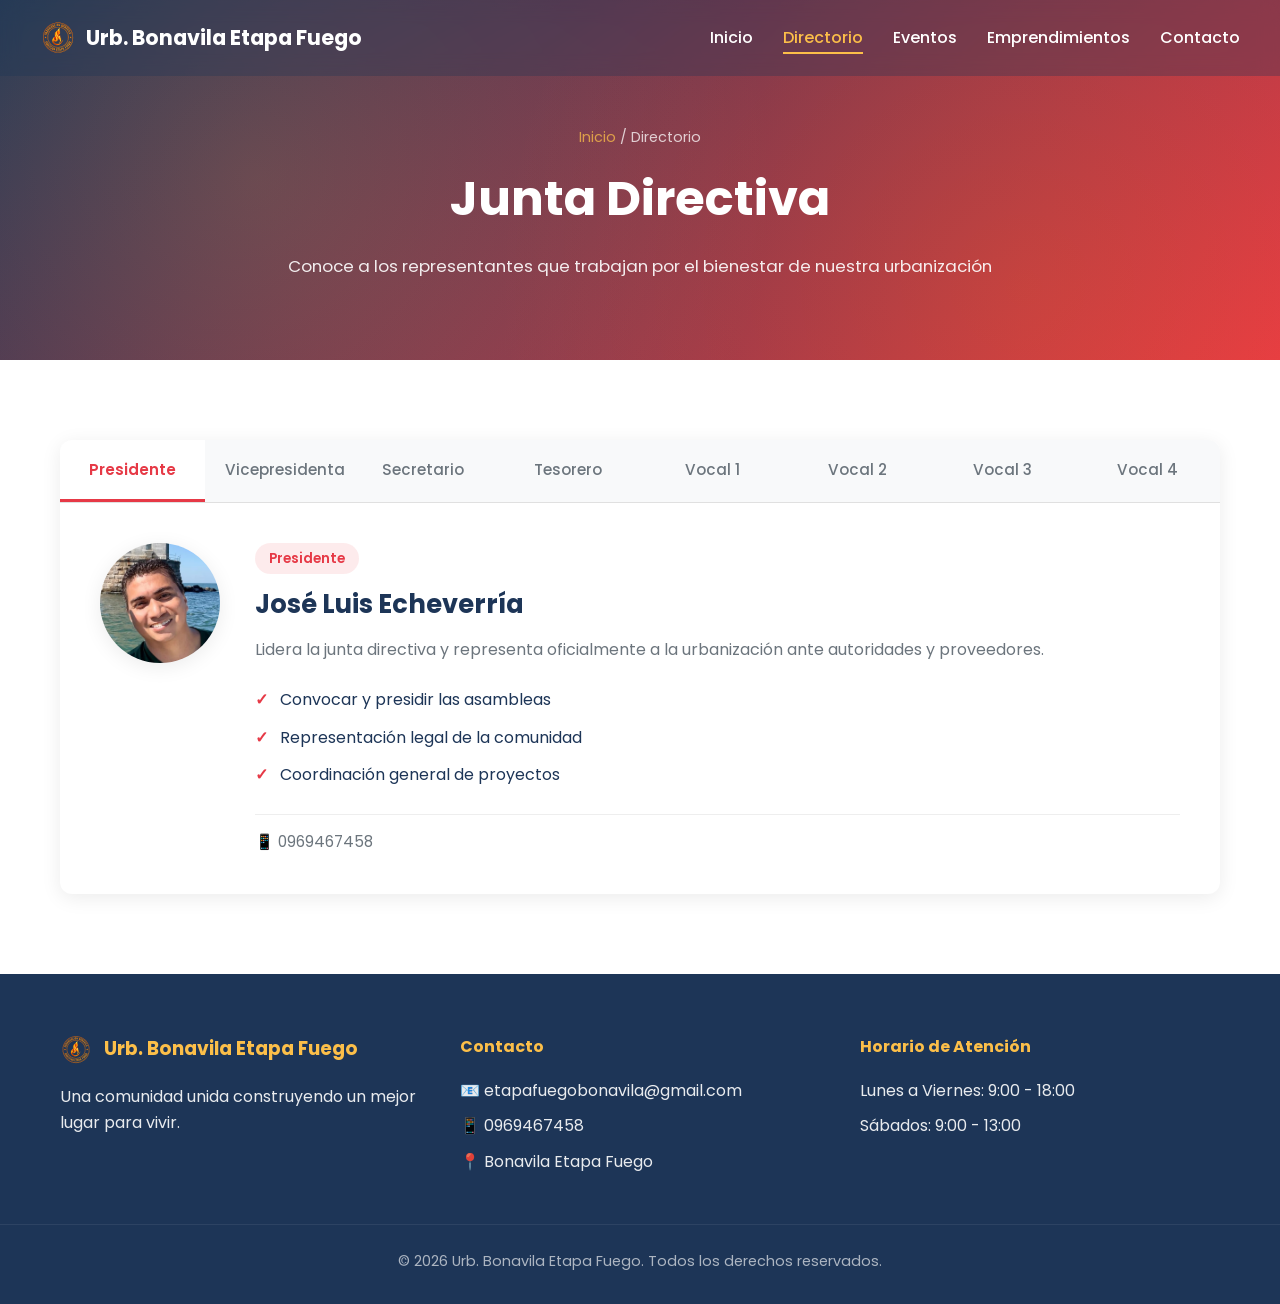
==== commit 67b7b0f0: "Add emprendimientos page and presidente photo Add a new placeholder page emprendimientos.html with a" ====
--- a/directorio.html
+++ b/directorio.html
@@ -37,7 +37,9 @@
                     <!-- PRESIDENTE -->
                     <div class="tab-content active" id="presidente" role="tabpanel">
                         <div class="profile-card">
-                            <div class="avatar">👨‍💼</div>
+                            <div class="avatar avatar--photo">
+                                <img src="directorio/presidente.png" alt="Foto de José Luis Echeverría - Presidente">
+                            </div>
                             <div class="profile-info">
                                 <span class="role-badge">Presidente</span>
                                 <h3>José Luis Echeverría</h3>
@@ -102,7 +104,9 @@
                     <!-- TESORERO -->
                     <div class="tab-content" id="tesorero" role="tabpanel">
                         <div class="profile-card">
-                            <div class="avatar">💰</div>
+                            <div class="avatar avatar--photo">
+                                <img src="directorio/tesorero.png" alt="Foto de Fabián Vite Vera - Tesorero">
+                            </div>
                             <div class="profile-info">
                                 <span class="role-badge">Tesorero</span>
                                 <h3>Fabián Vite Vera</h3>
--- a/styles.css
+++ b/styles.css
@@ -817,6 +817,30 @@
     font-size: 0.9rem;
     text-align: right;
 }
+
+/* ===== SUMMARY TOTALES TAB ===== */
+.summary-grid {
+    display: grid;
+    grid-template-columns: repeat(auto-fit, minmax(160px, 1fr));
+    gap: 16px;
+    margin-top: 8px;
+}
+.summary-card {
+    background: #fff;
+    border-radius: var(--radius);
+    box-shadow: var(--shadow);
+    padding: 28px 20px 24px;
+    text-align: center;
+    border-top: 4px solid var(--accent);
+}
+.summary-card--pending { border-top-color: #f77f00; }
+.summary-card--paid    { border-top-color: #2a9d8f; }
+.summary-card--kids    { border-top-color: var(--accent); }
+.summary-card--boy     { border-top-color: #457b9d; }
+.summary-card--girl    { border-top-color: var(--primary); }
+.summary-label { font-size: 0.82rem; color: #888; margin-bottom: 10px; font-weight: 500; text-transform: uppercase; letter-spacing: 0.04em; }
+.summary-value { font-size: 2.4rem; font-weight: 700; color: var(--dark); line-height: 1; }
+.summary-sub   { font-size: 1.05rem; color: #666; margin-top: 8px; font-weight: 600; }
 
 /* Responsive table cards on mobile */
 @media (max-width: 640px) {
@@ -842,6 +866,7 @@
         white-space: nowrap;
         min-width: 100px;
     }
+    .participants-table td.text-center { text-align: left; }
     .table-search { width: 100%; }
     .table-toolbar { flex-direction: column; align-items: flex-start; }
     .ev-tabs .tab-content { padding: 20px; }
